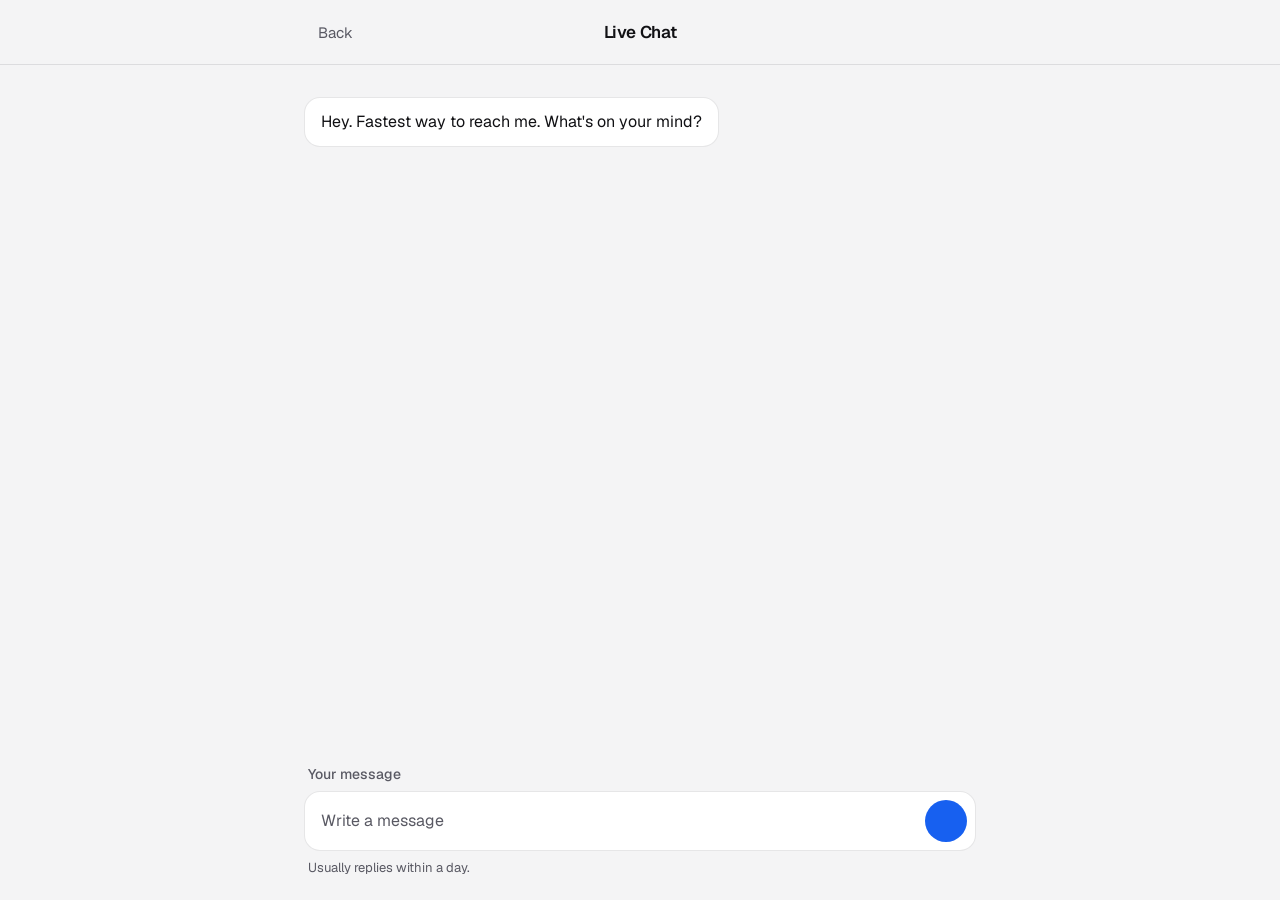
==== chat.html @ 400bda3e "Add light/dark mode toggle - Nav button switches theme, choice saved in localStorage and applied   b" ====
<!DOCTYPE html>
<html lang="en">
<head>
<meta charset="UTF-8">
<meta name="viewport" content="width=device-width, initial-scale=1.0">
<title>Live Chat | oondraa</title>
<meta name="description" content="Send Ondra (oondraa) a message directly. Fastest way to get in touch.">
<meta name="robots" content="noindex, follow">
<link rel="canonical" href="https://oondraa.pages.dev/chat.html">
<link rel="icon" href="/favicon.svg" type="image/svg+xml">
<link rel="apple-touch-icon" href="/apple-touch-icon.png">
<link rel="manifest" href="/manifest.json">
<meta name="theme-color" content="#f4f4f5" media="(prefers-color-scheme: light)">
<meta name="theme-color" content="#0b0b0d" media="(prefers-color-scheme: dark)">
<link rel="preload" href="/fonts/geist-latin-wght-normal.woff2" as="font" type="font/woff2" crossorigin>
<link rel="stylesheet" href="/assets/phosphor/style.css">
<script>
  // Apply saved theme before first paint to avoid a flash.
  (function () {
    var t = null;
    try { t = localStorage.getItem("theme"); } catch (e) {}
    if (t === "light" || t === "dark") document.documentElement.setAttribute("data-theme", t);
  })();
</script>
<style>
  @font-face {
    font-family: "Geist";
    src: url("/fonts/geist-latin-wght-normal.woff2") format("woff2");
    font-weight: 100 900; font-display: swap;
    unicode-range: U+0000-00FF, U+0131, U+0152-0153, U+02BB-02BC, U+02C6, U+02DA, U+02DC, U+0304, U+0308, U+0329, U+2000-206F, U+20AC, U+2122, U+2191, U+2193, U+2212, U+2215, U+FEFF, U+FFFD;
  }
  @font-face {
    font-family: "Geist";
    src: url("/fonts/geist-latin-ext-wght-normal.woff2") format("woff2");
    font-weight: 100 900; font-display: swap;
    unicode-range: U+0100-02BA, U+02BD-02C5, U+02C7-02CC, U+02CE-02D7, U+02DD-02FF, U+0304, U+0308, U+0329, U+1D00-1DBF, U+1E00-1E9F, U+1EF2-1EFF, U+2020, U+20A0-20AB, U+20AD-20C0, U+2113, U+2C60-2C7F, U+A720-A7FF;
  }

  :root {
    --bg: #f4f4f5;
    --surface: #ffffff;
    --surface-2: #e9e9ec;
    --text: #111114;
    --muted: #595963;
    --line: rgba(17, 17, 20, 0.1);
    --accent: #1760f0;
    --accent-fill: #1760f0;
    --accent-fill-hover: #0f4fd0;
    --nav-bg: rgba(244, 244, 245, 0.78);
    --ease: cubic-bezier(0.16, 1, 0.3, 1);
    color-scheme: light;
  }
  @media (prefers-color-scheme: dark) {
    :root:not([data-theme="light"]) {
      --bg: #0b0b0d;
      --surface: #141417;
      --surface-2: #1c1c20;
      --text: #ececef;
      --muted: #a0a0ab;
      --line: rgba(255, 255, 255, 0.09);
      --accent: #5b93ff;
      --accent-fill: #1f66f2;
      --accent-fill-hover: #3a7aff;
      --nav-bg: rgba(11, 11, 13, 0.74);
      color-scheme: dark;
    }
  }
  :root[data-theme="dark"] {
    --bg: #0b0b0d;
    --surface: #141417;
    --surface-2: #1c1c20;
    --text: #ececef;
    --muted: #a0a0ab;
    --line: rgba(255, 255, 255, 0.09);
    --accent: #5b93ff;
    --accent-fill: #1f66f2;
    --accent-fill-hover: #3a7aff;
    --nav-bg: rgba(11, 11, 13, 0.74);
    color-scheme: dark;
  }

  * { box-sizing: border-box; }
  html, body { margin: 0; padding: 0; }
  body {
    background: var(--bg); color: var(--text);
    font-family: "Geist", ui-sans-serif, system-ui, -apple-system, "Segoe UI", sans-serif;
    -webkit-font-smoothing: antialiased;
    min-height: 100dvh; display: flex; flex-direction: column;
  }
  a { color: var(--accent); text-decoration: none; }
  textarea, button { font: inherit; color: inherit; }
  :focus-visible { outline: 2px solid var(--accent); outline-offset: 3px; border-radius: 6px; }
  .wrap { width: 100%; max-width: 720px; margin: 0 auto; padding: 0 24px; }

  .nav {
    position: sticky; top: 0; z-index: 20; background: var(--nav-bg);
    backdrop-filter: saturate(180%) blur(20px); -webkit-backdrop-filter: saturate(180%) blur(20px);
    border-bottom: 1px solid var(--line);
  }
  .nav .wrap { height: 64px; display: grid; grid-template-columns: 1fr auto 1fr; align-items: center; }
  .back { display: inline-flex; align-items: center; gap: 6px; font-size: 15px; color: var(--muted); justify-self: start; padding: 8px 12px 8px 8px; border-radius: 999px; transition: background 0.2s var(--ease), color 0.2s var(--ease); }
  .back:hover { color: var(--text); background: var(--surface-2); }
  .title { font-size: 17px; font-weight: 600; letter-spacing: -0.02em; }

  main { flex: 1; display: flex; }
  main .wrap { display: flex; flex-direction: column; padding-top: 32px; padding-bottom: 24px; }
  #thread { display: flex; flex-direction: column; gap: 10px; padding-bottom: 24px; }
  .bubble { max-width: 78%; border-radius: 16px; padding: 12px 16px; font-size: 16px; line-height: 1.5; white-space: pre-wrap; animation: pop 0.35s var(--ease) both; }
  .bubble.in { align-self: flex-start; background: var(--surface); border: 1px solid var(--line); }
  .bubble.out { align-self: flex-end; background: var(--accent-fill); color: #fff; }
  .note { display: flex; flex-direction: column; gap: 8px; color: var(--muted); font-size: 15px; }
  .note a { font-weight: 600; display: inline-flex; align-items: center; gap: 6px; }

  .composer { margin-top: auto; display: flex; flex-direction: column; gap: 8px; }
  .composer label { font-size: 14px; font-weight: 500; color: var(--muted); padding-left: 4px; }
  .field {
    display: flex; align-items: flex-end; gap: 10px; background: var(--surface);
    border: 1px solid var(--line); border-radius: 16px; padding: 8px 8px 8px 16px;
    transition: border-color 0.2s var(--ease);
  }
  .field:focus-within { border-color: var(--accent); }
  textarea { flex: 1; min-width: 0; border: none; outline: none; resize: none; background: transparent; font-size: 16px; line-height: 1.5; padding: 9px 0; max-height: 160px; }
  textarea::placeholder { color: var(--muted); }
  .send {
    width: 42px; height: 42px; flex-shrink: 0; border: none; border-radius: 999px; background: var(--accent-fill); color: #fff;
    cursor: pointer; display: grid; place-items: center; font-size: 19px;
    transition: background 0.2s var(--ease), transform 0.15s var(--ease);
  }
  .send:hover { background: var(--accent-fill-hover); }
  .send:active { transform: scale(0.94); }
  .hint { font-size: 13px; color: var(--muted); padding-left: 4px; }

  @keyframes pop { from { opacity: 0; transform: translateY(8px); } to { opacity: 1; transform: none; } }
  @media (prefers-reduced-motion: reduce) { .bubble { animation: none; } }
  @media (max-width: 767px) { .wrap { padding: 0 16px; } main .wrap { padding-top: 24px; } }
</style>
</head>
<body>

  <header class="nav">
    <div class="wrap">
      <a class="back" href="index.html"><i class="ph ph-arrow-left" aria-hidden="true"></i>Back</a>
      <span class="title">Live Chat</span>
      <span></span>
    </div>
  </header>

  <main>
    <div class="wrap">
      <div id="thread" aria-live="polite">
        <div class="bubble in">Hey. Fastest way to reach me. What's on your mind?</div>
      </div>

      <div class="composer">
        <label for="draft">Your message</label>
        <div class="field">
          <textarea id="draft" rows="1" placeholder="Write a message"></textarea>
          <button id="send-btn" class="send" type="button" aria-label="Send"><i class="ph ph-arrow-up" aria-hidden="true"></i></button>
        </div>
        <div class="hint">Usually replies within a day.</div>
      </div>
    </div>
  </main>

<script>
(function () {
  var EMAIL = "o.zajicek12@gmail.com";
  var thread = document.getElementById("thread");
  var draft = document.getElementById("draft");
  var sendBtn = document.getElementById("send-btn");
  var sent = [];

  function bubble(text) {
    var div = document.createElement("div");
    div.className = "bubble out";
    div.textContent = text;
    thread.appendChild(div);
  }

  function deliveryNote() {
    var body = sent.join("\n\n");
    var mailto = "mailto:" + EMAIL + "?subject=" + encodeURIComponent("Hi from your portfolio") + "&body=" + encodeURIComponent(body);
    var div = document.createElement("div");
    div.id = "delivery-note";
    div.className = "bubble in note";
    var p = document.createElement("span");
    p.textContent = "Got it. Send it through email below and it goes straight to me.";
    var a = document.createElement("a");
    a.href = mailto;
    a.innerHTML = 'Send via email <i class="ph ph-arrow-right" aria-hidden="true"></i>';
    div.appendChild(p);
    div.appendChild(a);
    thread.appendChild(div);
  }

  function autosize() {
    draft.style.height = "auto";
    draft.style.height = Math.min(draft.scrollHeight, 160) + "px";
  }

  function send() {
    var text = draft.value.trim();
    if (!text) { draft.focus(); return; }
    bubble(text);
    sent.push(text);
    draft.value = "";
    autosize();
    var note = document.getElementById("delivery-note");
    if (note) note.remove();
    deliveryNote();
    thread.lastElementChild.scrollIntoView({ block: "end" });
  }

  sendBtn.addEventListener("click", send);
  draft.addEventListener("input", autosize);
  draft.addEventListener("keydown", function (e) {
    if (e.key === "Enter" && !e.shiftKey) { e.preventDefault(); send(); }
  });
})();
</script>
</body>
</html>
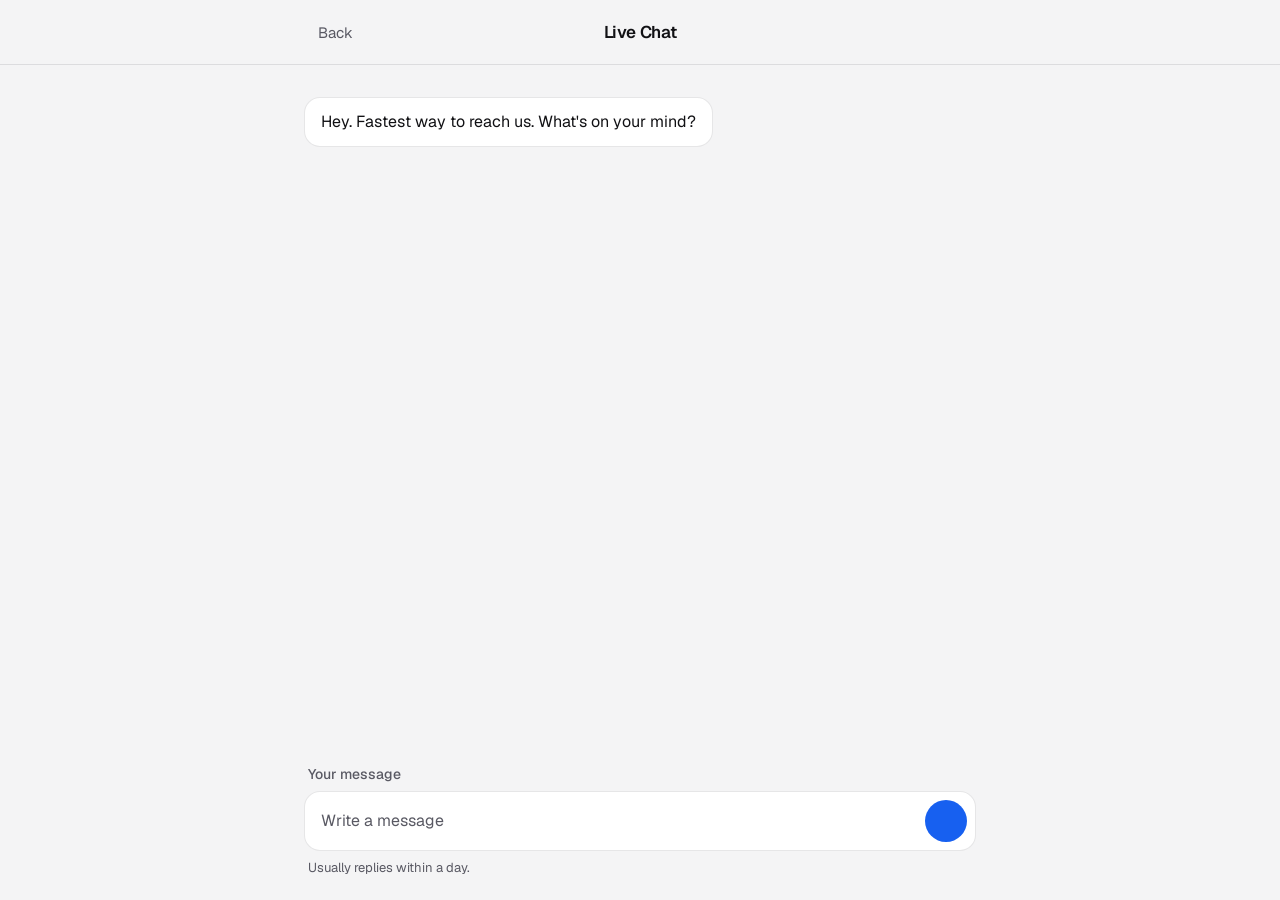
==== commit 9694010c: "Switch site voice to OZLAB studio, formal Czech - Hero now "We're OZLAB. We build software." with st" ====
--- a/chat.html
+++ b/chat.html
@@ -3,8 +3,8 @@
 <head>
 <meta charset="UTF-8">
 <meta name="viewport" content="width=device-width, initial-scale=1.0">
-<title>Live Chat | oondraa</title>
-<meta name="description" content="Send Ondra (oondraa) a message directly. Fastest way to get in touch.">
+<title>Live Chat | OZLAB</title>
+<meta name="description" content="Send OZLAB a message directly. Fastest way to get in touch.">
 <meta name="robots" content="noindex, follow">
 <link rel="canonical" href="https://oondraa.pages.dev/chat.html">
 <link rel="icon" href="/favicon.svg" type="image/svg+xml">
@@ -148,7 +148,7 @@
   <main>
     <div class="wrap">
       <div id="thread" aria-live="polite">
-        <div class="bubble in">Hey. Fastest way to reach me. What's on your mind?</div>
+        <div class="bubble in">Hey. Fastest way to reach us. What's on your mind?</div>
       </div>
 
       <div class="composer">
@@ -179,12 +179,12 @@
 
   function deliveryNote() {
     var body = sent.join("\n\n");
-    var mailto = "mailto:" + EMAIL + "?subject=" + encodeURIComponent("Hi from your portfolio") + "&body=" + encodeURIComponent(body);
+    var mailto = "mailto:" + EMAIL + "?subject=" + encodeURIComponent("Message from the OZLAB website") + "&body=" + encodeURIComponent(body);
     var div = document.createElement("div");
     div.id = "delivery-note";
     div.className = "bubble in note";
     var p = document.createElement("span");
-    p.textContent = "Got it. Send it through email below and it goes straight to me.";
+    p.textContent = "Got it. Send it through email below and it goes straight to us.";
     var a = document.createElement("a");
     a.href = mailto;
     a.innerHTML = 'Send via email <i class="ph ph-arrow-right" aria-hidden="true"></i>';
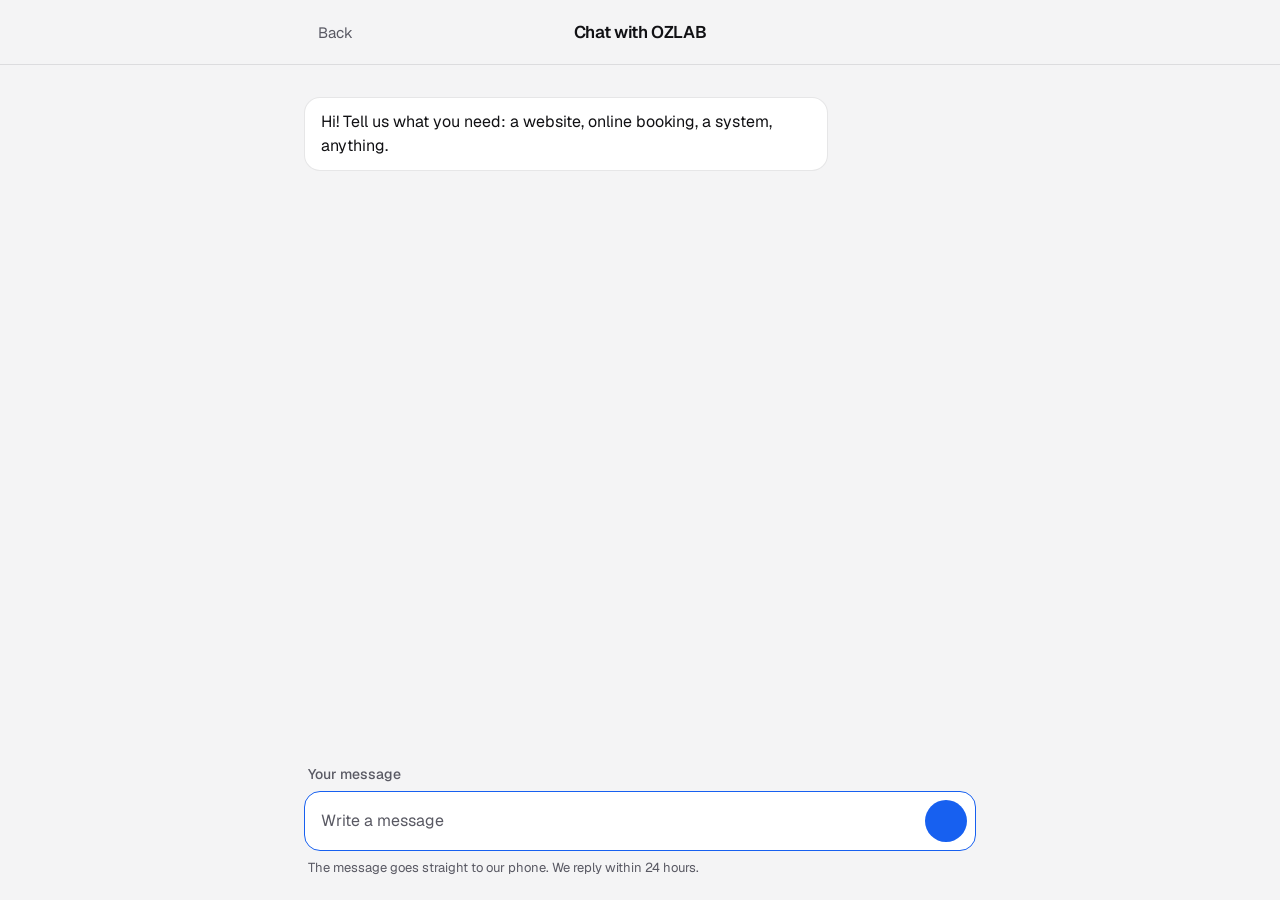
==== commit 74e20d6d: "Refocus site on clients, add pricing and Telegram-backed chat - Rewrite homepage copy for non-techni" ====
--- a/chat.html
+++ b/chat.html
@@ -3,8 +3,8 @@
 <head>
 <meta charset="UTF-8">
 <meta name="viewport" content="width=device-width, initial-scale=1.0">
-<title>Live Chat | OZLAB</title>
-<meta name="description" content="Send OZLAB a message directly. Fastest way to get in touch.">
+<title>Chat | OZLAB</title>
+<meta name="description" content="Send OZLAB a message. It goes straight to our phone and we reply within 24 hours.">
 <meta name="robots" content="noindex, follow">
 <link rel="canonical" href="https://oondraa.pages.dev/chat.html">
 <link rel="icon" href="/favicon.svg" type="image/svg+xml">
@@ -80,6 +80,9 @@
   }
 
   * { box-sizing: border-box; }
+  /* Hide the text caret that browsers show with caret browsing (F7) on plain text; keep it where you type. */
+  body { caret-color: transparent; }
+  input, textarea, [contenteditable] { caret-color: auto; }
   html, body { margin: 0; padding: 0; }
   body {
     background: var(--bg); color: var(--text);
@@ -119,6 +122,7 @@
     transition: border-color 0.2s var(--ease);
   }
   .field:focus-within { border-color: var(--accent); }
+  .field textarea:focus-visible { outline: none; } /* the field's own border already shows focus */
   textarea { flex: 1; min-width: 0; border: none; outline: none; resize: none; background: transparent; font-size: 16px; line-height: 1.5; padding: 9px 0; max-height: 160px; }
   textarea::placeholder { color: var(--muted); }
   .send {
@@ -129,6 +133,10 @@
   .send:hover { background: var(--accent-fill-hover); }
   .send:active { transform: scale(0.94); }
   .hint { font-size: 13px; color: var(--muted); padding-left: 4px; }
+  .send:disabled { opacity: 0.5; cursor: progress; }
+  .bubble.muted { color: var(--muted); font-size: 15px; }
+  /* Honeypot field: off-screen for people, still in the form for bots. */
+  .hp { position: absolute; left: -9999px; width: 1px; height: 1px; opacity: 0; }
 
   @keyframes pop { from { opacity: 0; transform: translateY(8px); } to { opacity: 1; transform: none; } }
   @media (prefers-reduced-motion: reduce) { .bubble { animation: none; } }
@@ -139,8 +147,8 @@
 
   <header class="nav">
     <div class="wrap">
-      <a class="back" href="index.html"><i class="ph ph-arrow-left" aria-hidden="true"></i>Back</a>
-      <span class="title">Live Chat</span>
+      <a class="back" href="index.html"><i class="ph ph-arrow-left" aria-hidden="true"></i><span data-i18n="back">Back</span></a>
+      <span class="title" data-i18n="title">Chat with OZLAB</span>
       <span></span>
     </div>
   </header>
@@ -148,49 +156,105 @@
   <main>
     <div class="wrap">
       <div id="thread" aria-live="polite">
-        <div class="bubble in">Hey. Fastest way to reach us. What's on your mind?</div>
+        <div class="bubble in" data-i18n="hello">Hi! Tell us what you need: a website, online booking, a system, anything.</div>
       </div>
 
-      <div class="composer">
-        <label for="draft">Your message</label>
+      <form class="composer" id="composer" novalidate>
+        <label for="draft" id="draft-label" data-i18n="labelMsg">Your message</label>
         <div class="field">
-          <textarea id="draft" rows="1" placeholder="Write a message"></textarea>
-          <button id="send-btn" class="send" type="button" aria-label="Send"><i class="ph ph-arrow-up" aria-hidden="true"></i></button>
+          <textarea id="draft" rows="1" data-i18n-ph="phMsg" placeholder="Write a message"></textarea>
+          <button id="send-btn" class="send" type="submit" aria-label="Send"><i class="ph ph-arrow-up" aria-hidden="true"></i></button>
         </div>
-        <div class="hint">Usually replies within a day.</div>
-      </div>
+        <input class="hp" type="text" name="website" id="website" tabindex="-1" autocomplete="off" aria-hidden="true">
+        <div class="hint" data-i18n="hint">The message goes straight to our phone. We reply within 24 hours.</div>
+      </form>
     </div>
   </main>
 
 <script>
 (function () {
   var EMAIL = "o.zajicek12@gmail.com";
+  var T = {
+    en: {
+      back: "Back", title: "Chat with OZLAB",
+      hello: "Hi! Tell us what you need: a website, online booking, a system, anything.",
+      labelMsg: "Your message", phMsg: "Write a message",
+      labelContact: "Email or phone", phContact: "Email or phone number",
+      hint: "The message goes straight to our phone. We reply within 24 hours.",
+      askContact: "Thanks! Where should we get back to you? Leave an email or a phone number.",
+      badContact: "That doesn't look like an email or a phone number. Could you check it?",
+      sending: "Sending…",
+      done: "Done, we've got your message. We'll get back to you within 24 hours, usually much sooner.",
+      more: "Want to add something? Just write it, it goes to us too.",
+      fail: "Something went wrong on our side and the message didn't go through. Please send it by email instead:",
+      failLink: "Send via email"
+    },
+    cz: {
+      back: "Zpět", title: "Chat s OZLAB",
+      hello: "Ahoj! Napište, co potřebujete: web, online rezervace, systém, cokoliv.",
+      labelMsg: "Vaše zpráva", phMsg: "Napište zprávu",
+      labelContact: "E-mail nebo telefon", phContact: "E-mail nebo telefonní číslo",
+      hint: "Zpráva přijde rovnou nám do mobilu. Odpovídáme do 24 hodin.",
+      askContact: "Díky! Kam se vám máme ozvat? Napište e-mail nebo telefon.",
+      badContact: "Tohle nevypadá jako e-mail ani telefon. Zkontrolujete to prosím?",
+      sending: "Odesílám…",
+      done: "Hotovo, zprávu máme. Ozveme se do 24 hodin, většinou mnohem dřív.",
+      more: "Chcete ještě něco doplnit? Klidně pište, přijde nám to taky.",
+      fail: "Něco se u nás pokazilo a zpráva neodešla. Pošlete ji prosím e-mailem:",
+      failLink: "Poslat e-mailem"
+    }
+  };
+  // Message templates for the pricing buttons on the main page (chat.html?plan=...). Prices stay on index.html only.
+  var PLANS = {
+    en: {
+      vizitka: "Hi, I'm interested in the Business card website. A few words about me and what I need: ",
+      firemni: "Hi, I'm interested in the Business website. A few words about my business and what I need: ",
+      system: "Hi, I need a custom system. Briefly, what it should do: "
+    },
+    cz: {
+      vizitka: "Dobrý den, mám zájem o web Vizitka. Pár slov o mně a o tom, co potřebuju: ",
+      firemni: "Dobrý den, mám zájem o Firemní web. Pár slov o mé firmě a o tom, co potřebuju: ",
+      system: "Dobrý den, potřebuju systém na míru. Stručně, co by měl umět: "
+    }
+  };
+  // Same language choice as the main page: saved toggle wins, otherwise Czech for Czech and Slovak browsers.
+  var lang = /^(cs|sk)/i.test(navigator.language || "") ? "cz" : "en";
+  try { var saved = localStorage.getItem("lang"); if (saved) lang = saved === "cz" ? "cz" : "en"; } catch (e) {}
+  var t = T[lang];
+  document.documentElement.lang = lang === "cz" ? "cs" : "en";
+  document.querySelectorAll("[data-i18n]").forEach(function (el) { el.textContent = t[el.getAttribute("data-i18n")]; });
+  document.querySelectorAll("[data-i18n-ph]").forEach(function (el) { el.placeholder = t[el.getAttribute("data-i18n-ph")]; });
+
   var thread = document.getElementById("thread");
+  var form = document.getElementById("composer");
   var draft = document.getElementById("draft");
+  var label = document.getElementById("draft-label");
   var sendBtn = document.getElementById("send-btn");
-  var sent = [];
-
-  function bubble(text) {
+  var honeypot = document.getElementById("website");
+
+  // step: "message" -> "contact" -> "sent" (after that, extra messages go out right away with the same contact)
+  var step = "message";
+  var pending = [];
+  var contact = "";
+  var busy = false;
+
+  function bubble(text, who) {
     var div = document.createElement("div");
-    div.className = "bubble out";
+    div.className = "bubble " + who;
     div.textContent = text;
     thread.appendChild(div);
-  }
-
-  function deliveryNote() {
-    var body = sent.join("\n\n");
-    var mailto = "mailto:" + EMAIL + "?subject=" + encodeURIComponent("Message from the OZLAB website") + "&body=" + encodeURIComponent(body);
-    var div = document.createElement("div");
-    div.id = "delivery-note";
-    div.className = "bubble in note";
-    var p = document.createElement("span");
-    p.textContent = "Got it. Send it through email below and it goes straight to us.";
-    var a = document.createElement("a");
-    a.href = mailto;
-    a.innerHTML = 'Send via email <i class="ph ph-arrow-right" aria-hidden="true"></i>';
-    div.appendChild(p);
-    div.appendChild(a);
-    thread.appendChild(div);
+    div.scrollIntoView({ block: "end" });
+    return div;
+  }
+
+  function looksLikeContact(v) {
+    return /^[^\s@]+@[^\s@]+\.[^\s@]+$/.test(v) || v.replace(/\D/g, "").length >= 9;
+  }
+
+  function setMode(mode) {
+    var isContact = mode === "contact";
+    label.textContent = isContact ? t.labelContact : t.labelMsg;
+    draft.placeholder = isContact ? t.phContact : t.phMsg;
   }
 
   function autosize() {
@@ -198,24 +262,91 @@
     draft.style.height = Math.min(draft.scrollHeight, 160) + "px";
   }
 
+  function failNote(text) {
+    var div = bubble("", "in note");
+    var p = document.createElement("span");
+    p.textContent = t.fail;
+    var a = document.createElement("a");
+    a.href = "mailto:" + EMAIL + "?subject=" + encodeURIComponent(lang === "cz" ? "Zpráva z webu OZLAB" : "Message from the OZLAB website") + "&body=" + encodeURIComponent(text + "\n\n" + contact);
+    a.innerHTML = '<span></span> <i class="ph ph-arrow-right" aria-hidden="true"></i>';
+    a.firstChild.textContent = t.failLink;
+    div.appendChild(p);
+    div.appendChild(a);
+    div.scrollIntoView({ block: "end" });
+  }
+
+  function deliver(text, after) {
+    busy = true;
+    sendBtn.disabled = true;
+    var status = bubble(t.sending, "in muted");
+    fetch("/api/contact", {
+      method: "POST",
+      headers: { "content-type": "application/json" },
+      body: JSON.stringify({ message: text, contact: contact, lang: lang, website: honeypot.value })
+    })
+      .then(function (r) { return r.json().catch(function () { return { ok: false }; }); })
+      .then(function (res) {
+        status.remove();
+        if (!res.ok) throw new Error(res.error || "failed");
+        after();
+      })
+      .catch(function () {
+        status.remove();
+        failNote(text);
+      })
+      .then(function () {
+        busy = false;
+        sendBtn.disabled = false;
+      });
+  }
+
   function send() {
     var text = draft.value.trim();
-    if (!text) { draft.focus(); return; }
-    bubble(text);
-    sent.push(text);
+    if (!text || busy) { draft.focus(); return; }
     draft.value = "";
     autosize();
-    var note = document.getElementById("delivery-note");
-    if (note) note.remove();
-    deliveryNote();
-    thread.lastElementChild.scrollIntoView({ block: "end" });
-  }
-
-  sendBtn.addEventListener("click", send);
+
+    if (step === "message") {
+      bubble(text, "out");
+      pending.push(text);
+      step = "contact";
+      setMode("contact");
+      setTimeout(function () { bubble(t.askContact, "in"); }, 350);
+      return;
+    }
+
+    if (step === "contact") {
+      bubble(text, "out");
+      if (!looksLikeContact(text)) { bubble(t.badContact, "in"); return; }
+      contact = text;
+      step = "sent";
+      setMode("message");
+      deliver(pending.join("\n\n"), function () {
+        pending = [];
+        bubble(t.done, "in");
+        setTimeout(function () { bubble(t.more, "in"); }, 600);
+      });
+      return;
+    }
+
+    bubble(text, "out");
+    deliver(text, function () {});
+  }
+
+  form.addEventListener("submit", function (e) { e.preventDefault(); send(); });
   draft.addEventListener("input", autosize);
   draft.addEventListener("keydown", function (e) {
     if (e.key === "Enter" && !e.shiftKey) { e.preventDefault(); send(); }
   });
+
+  // Prefill a template when coming from a pricing button; the visitor finishes it and sends it themselves.
+  var plan = new URLSearchParams(location.search).get("plan");
+  if (plan && PLANS[lang].hasOwnProperty(plan)) {
+    draft.value = PLANS[lang][plan];
+    autosize();
+  }
+  draft.focus();
+  draft.setSelectionRange(draft.value.length, draft.value.length);
 })();
 </script>
 </body>
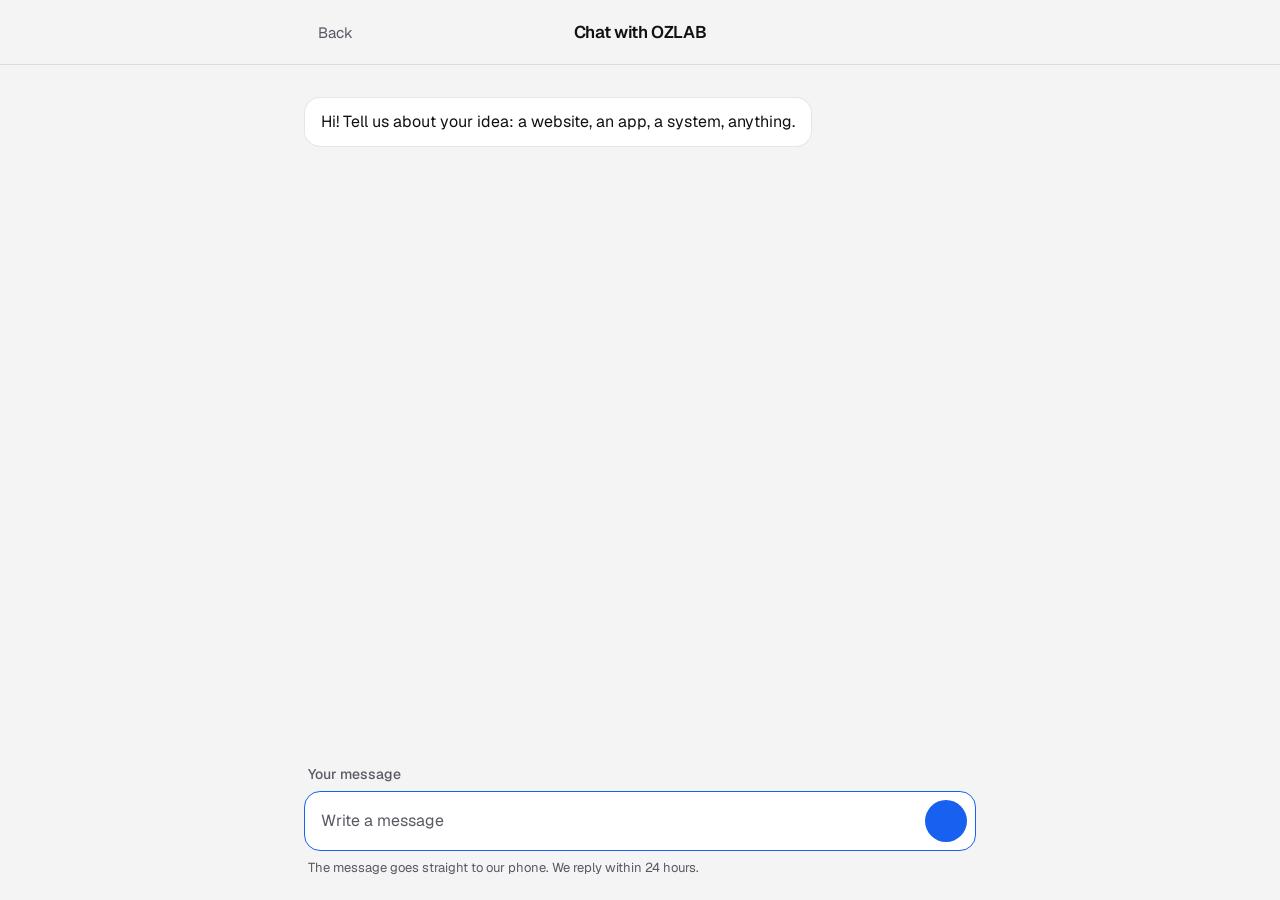
==== commit b1c11baa: "Reposition OZLAB as a creative studio and drop the price list Remove the pricing plans, after-launch" ====
--- a/chat.html
+++ b/chat.html
@@ -156,7 +156,7 @@
   <main>
     <div class="wrap">
       <div id="thread" aria-live="polite">
-        <div class="bubble in" data-i18n="hello">Hi! Tell us what you need: a website, online booking, a system, anything.</div>
+        <div class="bubble in" data-i18n="hello">Hi! Tell us about your idea: a website, an app, a system, anything.</div>
       </div>
 
       <form class="composer" id="composer" novalidate>
@@ -177,7 +177,7 @@
   var T = {
     en: {
       back: "Back", title: "Chat with OZLAB",
-      hello: "Hi! Tell us what you need: a website, online booking, a system, anything.",
+      hello: "Hi! Tell us about your idea: a website, an app, a system, anything.",
       labelMsg: "Your message", phMsg: "Write a message",
       labelContact: "Email or phone", phContact: "Email or phone number",
       hint: "The message goes straight to our phone. We reply within 24 hours.",
@@ -191,7 +191,7 @@
     },
     cz: {
       back: "Zpět", title: "Chat s OZLAB",
-      hello: "Ahoj! Napište, co potřebujete: web, online rezervace, systém, cokoliv.",
+      hello: "Ahoj! Napište, s jakým nápadem přicházíte: web, aplikace, systém, cokoliv.",
       labelMsg: "Vaše zpráva", phMsg: "Napište zprávu",
       labelContact: "E-mail nebo telefon", phContact: "E-mail nebo telefonní číslo",
       hint: "Zpráva přijde rovnou nám do mobilu. Odpovídáme do 24 hodin.",
@@ -202,19 +202,6 @@
       more: "Chcete ještě něco doplnit? Klidně pište, přijde nám to taky.",
       fail: "Něco se u nás pokazilo a zpráva neodešla. Pošlete ji prosím e-mailem:",
       failLink: "Poslat e-mailem"
-    }
-  };
-  // Message templates for the pricing buttons on the main page (chat.html?plan=...). Prices stay on index.html only.
-  var PLANS = {
-    en: {
-      vizitka: "Hi, I'm interested in the Business card website. A few words about me and what I need: ",
-      firemni: "Hi, I'm interested in the Business website. A few words about my business and what I need: ",
-      system: "Hi, I need a custom system. Briefly, what it should do: "
-    },
-    cz: {
-      vizitka: "Dobrý den, mám zájem o web Vizitka. Pár slov o mně a o tom, co potřebuju: ",
-      firemni: "Dobrý den, mám zájem o Firemní web. Pár slov o mé firmě a o tom, co potřebuju: ",
-      system: "Dobrý den, potřebuju systém na míru. Stručně, co by měl umět: "
     }
   };
   // Same language choice as the main page: saved toggle wins, otherwise Czech for Czech and Slovak browsers.
@@ -339,12 +326,6 @@
     if (e.key === "Enter" && !e.shiftKey) { e.preventDefault(); send(); }
   });
 
-  // Prefill a template when coming from a pricing button; the visitor finishes it and sends it themselves.
-  var plan = new URLSearchParams(location.search).get("plan");
-  if (plan && PLANS[lang].hasOwnProperty(plan)) {
-    draft.value = PLANS[lang][plan];
-    autosize();
-  }
   draft.focus();
   draft.setSelectionRange(draft.value.length, draft.value.length);
 })();
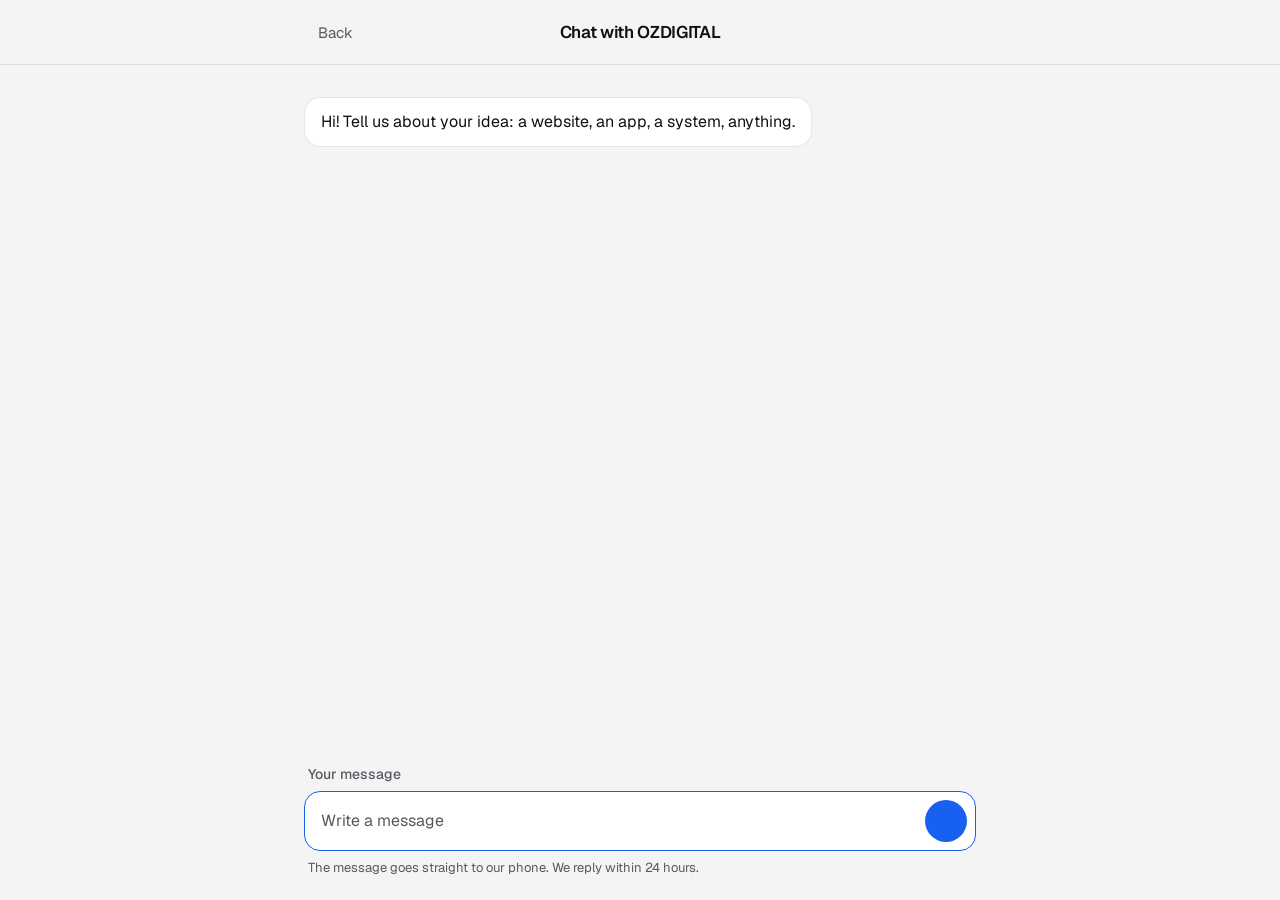
==== commit 24eb7c63: "Rebrand OZLAB to OZDIGITAL Update the wordmark, page titles, meta and structured data, translations," ====
--- a/chat.html
+++ b/chat.html
@@ -3,8 +3,8 @@
 <head>
 <meta charset="UTF-8">
 <meta name="viewport" content="width=device-width, initial-scale=1.0">
-<title>Chat | OZLAB</title>
-<meta name="description" content="Send OZLAB a message. It goes straight to our phone and we reply within 24 hours.">
+<title>Chat | OZDIGITAL</title>
+<meta name="description" content="Send OZDIGITAL a message. It goes straight to our phone and we reply within 24 hours.">
 <meta name="robots" content="noindex, follow">
 <link rel="canonical" href="https://oondraa.pages.dev/chat.html">
 <link rel="icon" href="/favicon.svg" type="image/svg+xml">
@@ -148,7 +148,7 @@
   <header class="nav">
     <div class="wrap">
       <a class="back" href="index.html"><i class="ph ph-arrow-left" aria-hidden="true"></i><span data-i18n="back">Back</span></a>
-      <span class="title" data-i18n="title">Chat with OZLAB</span>
+      <span class="title" data-i18n="title">Chat with OZDIGITAL</span>
       <span></span>
     </div>
   </header>
@@ -176,7 +176,7 @@
   var EMAIL = "o.zajicek12@gmail.com";
   var T = {
     en: {
-      back: "Back", title: "Chat with OZLAB",
+      back: "Back", title: "Chat with OZDIGITAL",
       hello: "Hi! Tell us about your idea: a website, an app, a system, anything.",
       labelMsg: "Your message", phMsg: "Write a message",
       labelContact: "Email or phone", phContact: "Email or phone number",
@@ -190,7 +190,7 @@
       failLink: "Send via email"
     },
     cz: {
-      back: "Zpět", title: "Chat s OZLAB",
+      back: "Zpět", title: "Chat s OZDIGITAL",
       hello: "Ahoj! Napište, s jakým nápadem přicházíte: web, aplikace, systém, cokoliv.",
       labelMsg: "Vaše zpráva", phMsg: "Napište zprávu",
       labelContact: "E-mail nebo telefon", phContact: "E-mail nebo telefonní číslo",
@@ -254,7 +254,7 @@
     var p = document.createElement("span");
     p.textContent = t.fail;
     var a = document.createElement("a");
-    a.href = "mailto:" + EMAIL + "?subject=" + encodeURIComponent(lang === "cz" ? "Zpráva z webu OZLAB" : "Message from the OZLAB website") + "&body=" + encodeURIComponent(text + "\n\n" + contact);
+    a.href = "mailto:" + EMAIL + "?subject=" + encodeURIComponent(lang === "cz" ? "Zpráva z webu OZDIGITAL" : "Message from the OZDIGITAL website") + "&body=" + encodeURIComponent(text + "\n\n" + contact);
     a.innerHTML = '<span></span> <i class="ph ph-arrow-right" aria-hidden="true"></i>';
     a.firstChild.textContent = t.failLink;
     div.appendChild(p);
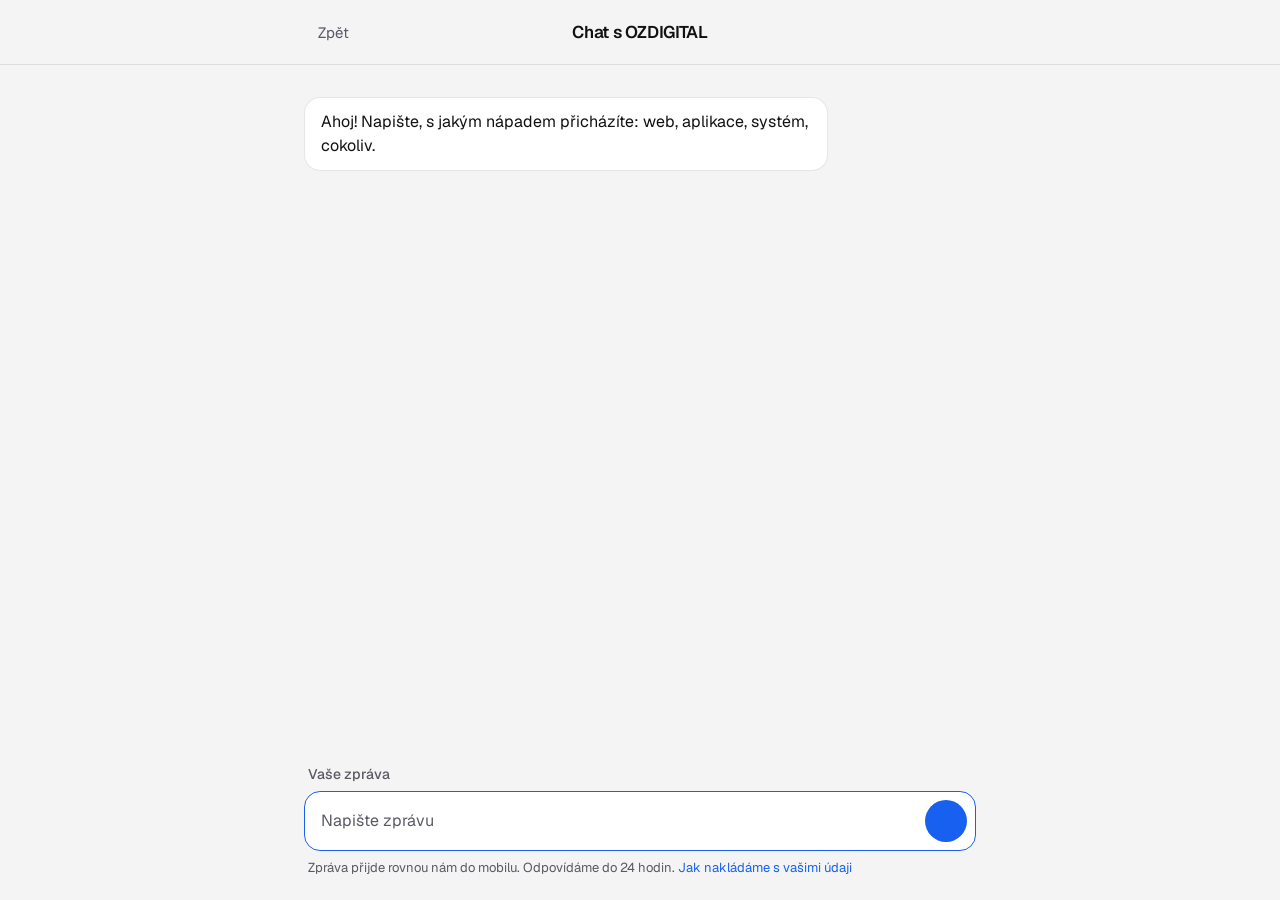
==== commit 01ded788: "Make Czech the main language and address the trust audit The static HTML of the main page is now Cze" ====
--- a/chat.html
+++ b/chat.html
@@ -1,5 +1,5 @@
 <!DOCTYPE html>
-<html lang="en">
+<html lang="cs">
 <head>
 <meta charset="UTF-8">
 <meta name="viewport" content="width=device-width, initial-scale=1.0">
@@ -166,7 +166,7 @@
           <button id="send-btn" class="send" type="submit" aria-label="Send"><i class="ph ph-arrow-up" aria-hidden="true"></i></button>
         </div>
         <input class="hp" type="text" name="website" id="website" tabindex="-1" autocomplete="off" aria-hidden="true">
-        <div class="hint" data-i18n="hint">The message goes straight to our phone. We reply within 24 hours.</div>
+        <div class="hint"><span data-i18n="hint">The message goes straight to our phone. We reply within 24 hours.</span> <a href="ochrana-osobnich-udaju.html" data-i18n="privacy">How we handle your data</a></div>
       </form>
     </div>
   </main>
@@ -181,6 +181,7 @@
       labelMsg: "Your message", phMsg: "Write a message",
       labelContact: "Email or phone", phContact: "Email or phone number",
       hint: "The message goes straight to our phone. We reply within 24 hours.",
+      privacy: "How we handle your data",
       askContact: "Thanks! Where should we get back to you? Leave an email or a phone number.",
       badContact: "That doesn't look like an email or a phone number. Could you check it?",
       sending: "Sending…",
@@ -195,6 +196,7 @@
       labelMsg: "Vaše zpráva", phMsg: "Napište zprávu",
       labelContact: "E-mail nebo telefon", phContact: "E-mail nebo telefonní číslo",
       hint: "Zpráva přijde rovnou nám do mobilu. Odpovídáme do 24 hodin.",
+      privacy: "Jak nakládáme s vašimi údaji",
       askContact: "Díky! Kam se vám máme ozvat? Napište e-mail nebo telefon.",
       badContact: "Tohle nevypadá jako e-mail ani telefon. Zkontrolujete to prosím?",
       sending: "Odesílám…",
@@ -204,8 +206,8 @@
       failLink: "Poslat e-mailem"
     }
   };
-  // Same language choice as the main page: saved toggle wins, otherwise Czech for Czech and Slovak browsers.
-  var lang = /^(cs|sk)/i.test(navigator.language || "") ? "cz" : "en";
+  // Same language choice as the main page: saved toggle wins, otherwise Czech.
+  var lang = "cz";
   try { var saved = localStorage.getItem("lang"); if (saved) lang = saved === "cz" ? "cz" : "en"; } catch (e) {}
   var t = T[lang];
   document.documentElement.lang = lang === "cz" ? "cs" : "en";
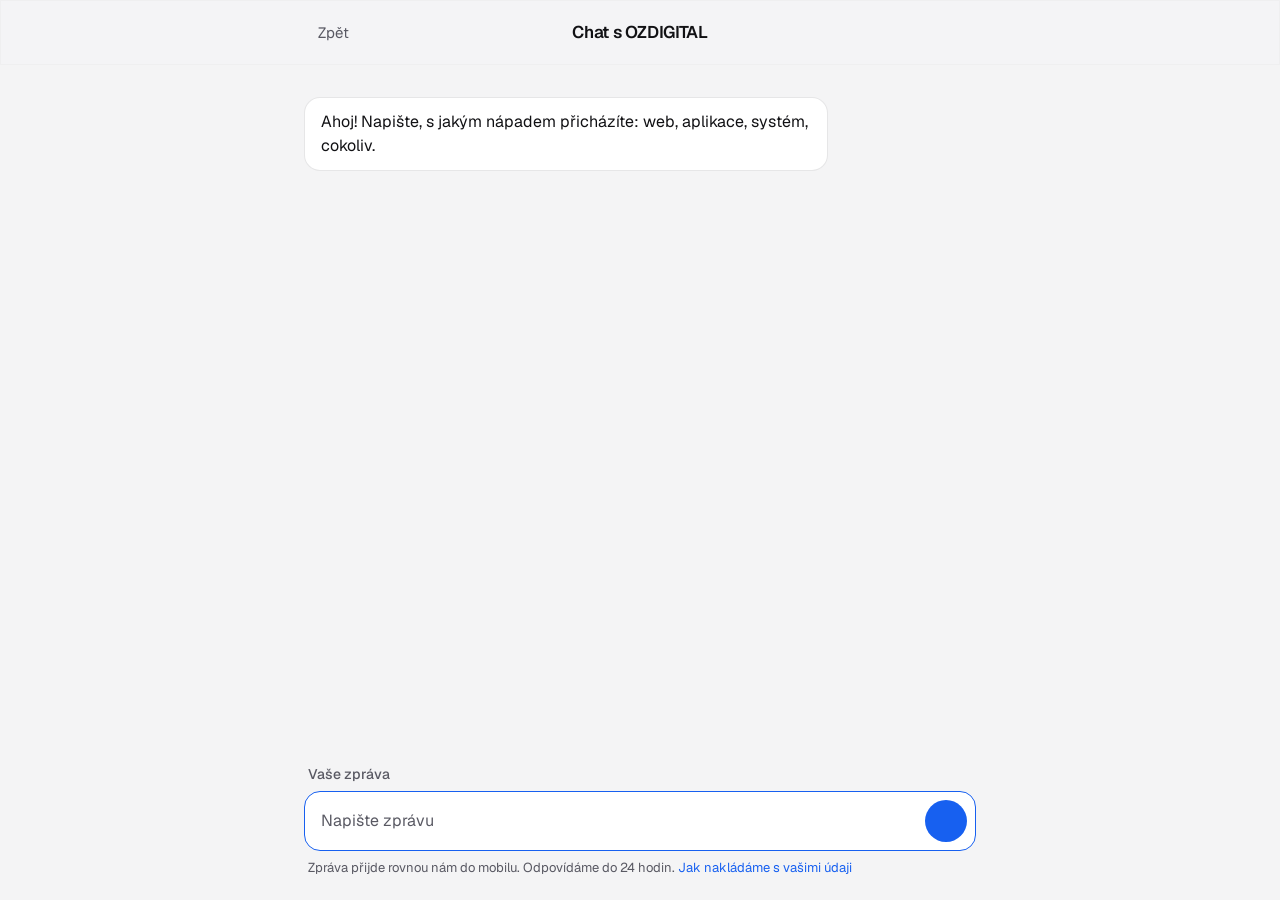
==== commit 11822951: "Add liquid glass to the nav, hero, buttons, project sheets and chat bar glass.js is a vanilla port o" ====
--- a/chat.html
+++ b/chat.html
@@ -6,7 +6,7 @@
 <title>Chat | OZDIGITAL</title>
 <meta name="description" content="Send OZDIGITAL a message. It goes straight to our phone and we reply within 24 hours.">
 <meta name="robots" content="noindex, follow">
-<link rel="canonical" href="https://oondraa.pages.dev/chat.html">
+<link rel="canonical" href="https://ozdigital.pages.dev/chat.html">
 <link rel="icon" href="/favicon.svg" type="image/svg+xml">
 <link rel="apple-touch-icon" href="/apple-touch-icon.png">
 <link rel="manifest" href="/manifest.json">
@@ -142,10 +142,12 @@
   @media (prefers-reduced-motion: reduce) { .bubble { animation: none; } }
   @media (max-width: 767px) { .wrap { padding: 0 16px; } main .wrap { padding-top: 24px; } }
 </style>
+<link rel="stylesheet" href="/glass.css">
+<script src="/glass.js" defer></script>
 </head>
 <body>
 
-  <header class="nav">
+  <header class="nav lg-glass" data-glass>
     <div class="wrap">
       <a class="back" href="index.html"><i class="ph ph-arrow-left" aria-hidden="true"></i><span data-i18n="back">Back</span></a>
       <span class="title" data-i18n="title">Chat with OZDIGITAL</span>
--- a/glass.css
+++ b/glass.css
@@ -0,0 +1,85 @@
+/* Liquid glass panel for glass.js. Ported from Glisse v0.5.0 (MIT, Kelvin Zhang),
+   https://github.com/0kzh/glisse. Theme follows the site: data-theme on <html>,
+   otherwise the system's light or dark. */
+
+:root {
+  --lg-glass: rgb(255 255 255 / 0.6);
+  --lg-edge: rgb(0 0 0 / 0.08);
+  --lg-drop: rgb(0 0 0 / 0.06);
+  --lg-rim-shine: 0.3;
+}
+@media (prefers-color-scheme: dark) {
+  :root:not([data-theme="light"]) {
+    --lg-glass: rgb(40 40 40 / 0.62);
+    --lg-edge: rgb(255 255 255 / 0.08);
+    --lg-drop: transparent;
+    --lg-rim-shine: 0.13;
+  }
+}
+:root[data-theme="dark"] {
+  --lg-glass: rgb(40 40 40 / 0.62);
+  --lg-edge: rgb(255 255 255 / 0.08);
+  --lg-drop: transparent;
+  --lg-rim-shine: 0.13;
+}
+
+/* No position here: the site's own rules keep theirs (sticky bars, the absolute bubble). */
+.lg-glass {
+  background-color: var(--lg-glass);
+  background-image: var(--lg-rim, none);
+  background-size: 100% 100%;
+  background-origin: border-box;
+  -webkit-backdrop-filter: blur(var(--lg-blur, 3px)) var(--lg-filter, saturate(1.5));
+  backdrop-filter: blur(var(--lg-blur, 3px)) var(--lg-filter, saturate(1.5));
+  box-shadow:
+    inset 0 0 0 0.5px var(--lg-edge),
+    0 1px 3px var(--lg-drop);
+}
+
+/* Glass that paints its rim (glass.js) draws its edge line there, under the
+   light, which an inset shadow would cover. */
+.lg-glass[data-rim] {
+  box-shadow: 0 1px 3px var(--lg-drop);
+}
+
+/* ---------- Site components ---------- */
+/* The rim and its edge line replace each component's 1px border once glass.js
+   has painted them ([data-rim]); until then, and without JS, the border stays. */
+
+/* Secondary buttons. */
+.btn-ghost.lg-glass,
+.btn-ghost.lg-glass:hover {
+  background-image: var(--lg-rim, none);
+  background-size: 100% 100%;
+  background-origin: border-box;
+}
+.btn-ghost.lg-glass { background-color: color-mix(in srgb, var(--surface) 55%, transparent); }
+.btn-ghost.lg-glass:hover { background-color: color-mix(in srgb, var(--surface-2) 75%, transparent); }
+.btn-ghost.lg-glass[data-rim] { border-color: transparent; }
+
+/* The hero mascot's speech bubble, over the ink. Its tail is cut to the half
+   outside the bubble, so the two translucent shapes don't overlap. */
+.bubble.lg-glass { background-color: color-mix(in srgb, var(--surface) 60%, transparent); }
+.bubble.lg-glass[data-rim] { border-color: transparent; box-shadow: var(--shadow); }
+.bubble.lg-glass::after {
+  right: -6px;
+  background: color-mix(in srgb, var(--surface) 60%, transparent);
+  border-color: var(--lg-edge);
+  clip-path: polygon(0 0, 100% 0, 100% 100%);
+  -webkit-backdrop-filter: blur(var(--lg-blur, 3px)) saturate(1.5);
+  backdrop-filter: blur(var(--lg-blur, 3px)) saturate(1.5);
+}
+@media (max-width: 767px) {
+  .bubble.lg-glass::after { right: auto; left: -6px; }
+}
+
+/* Project sheet headers: what the sheet scrolls passes under them. */
+.sheet-head.lg-glass { --lg-blur: 6px; background-color: color-mix(in srgb, var(--surface) 82%, transparent); }
+.sheet-head.lg-glass[data-rim] { border-bottom-color: transparent; }
+
+/* Full-width top bar (chat): the messages scroll under it. */
+header.nav.lg-glass {
+  --lg-blur: 5px;
+  background-color: color-mix(in srgb, var(--bg) 62%, transparent);
+}
+header.nav.lg-glass[data-rim] { border-bottom-color: transparent; box-shadow: none; }
